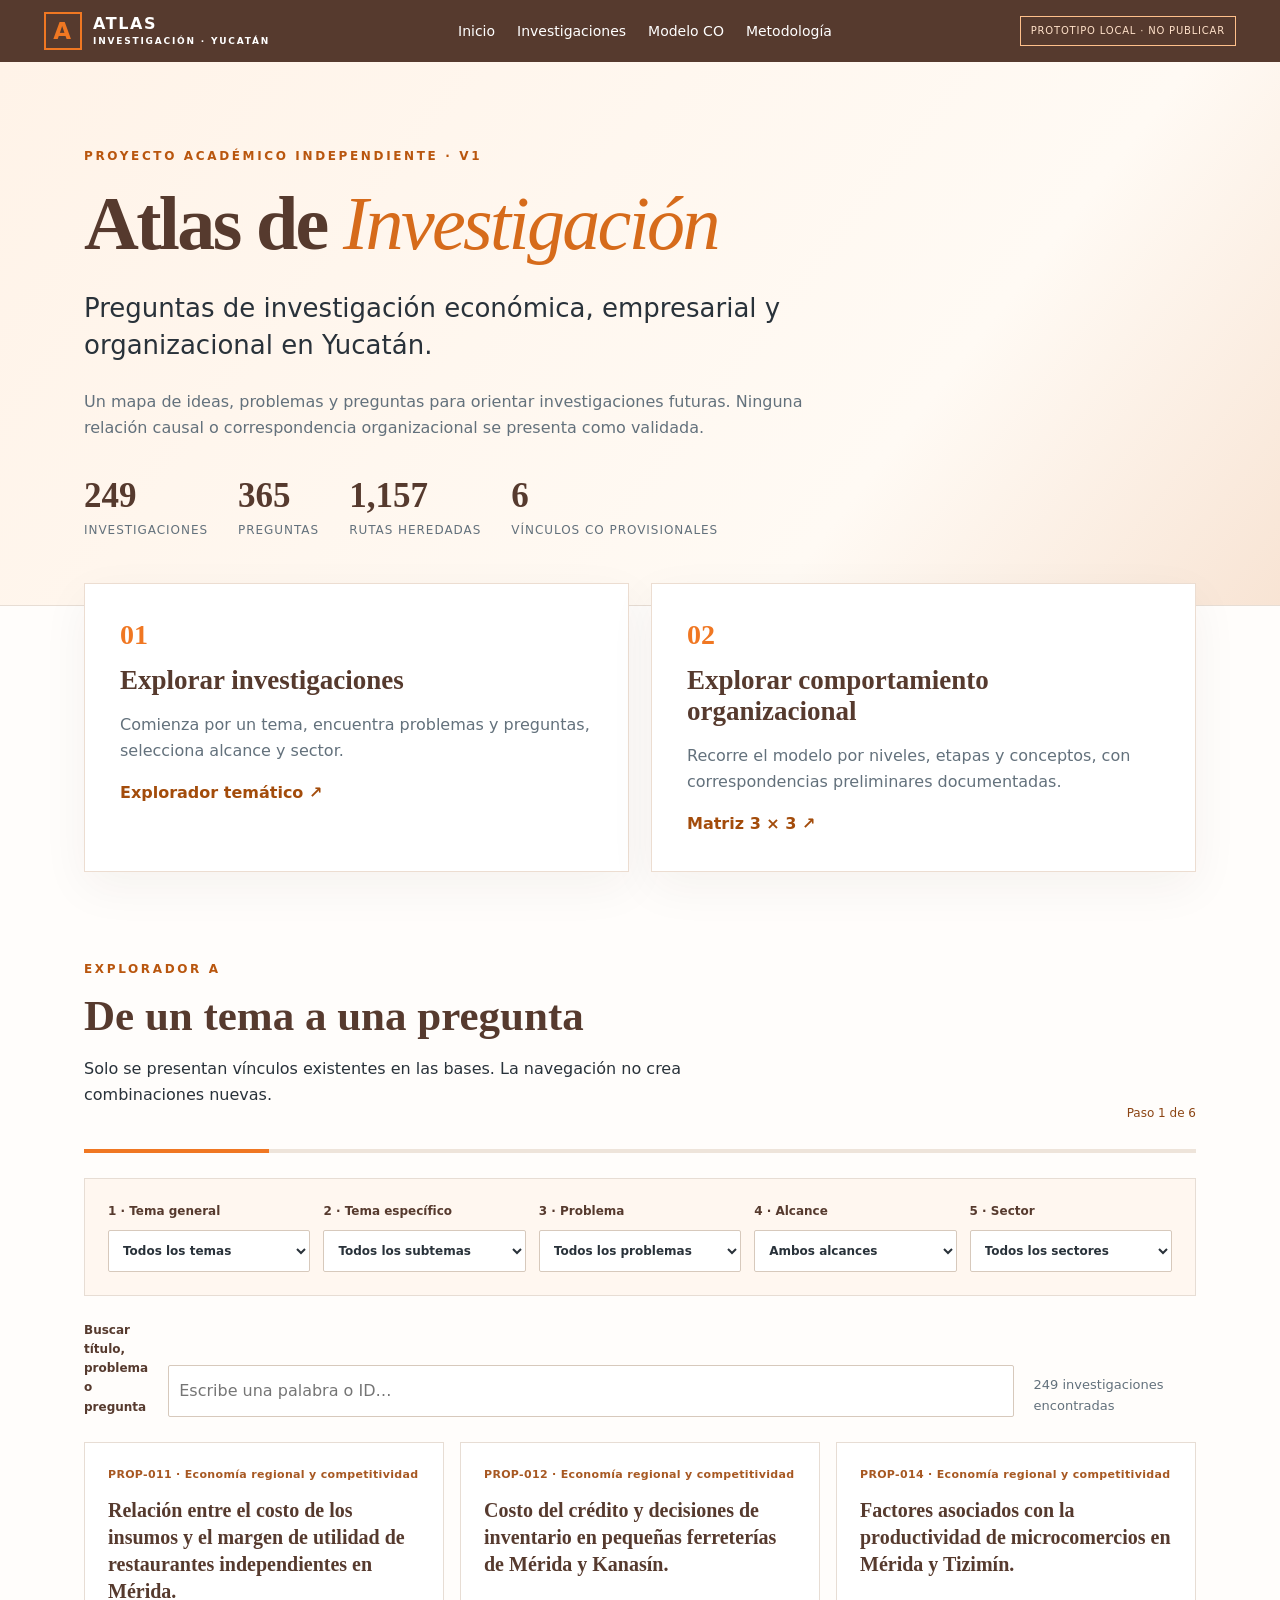
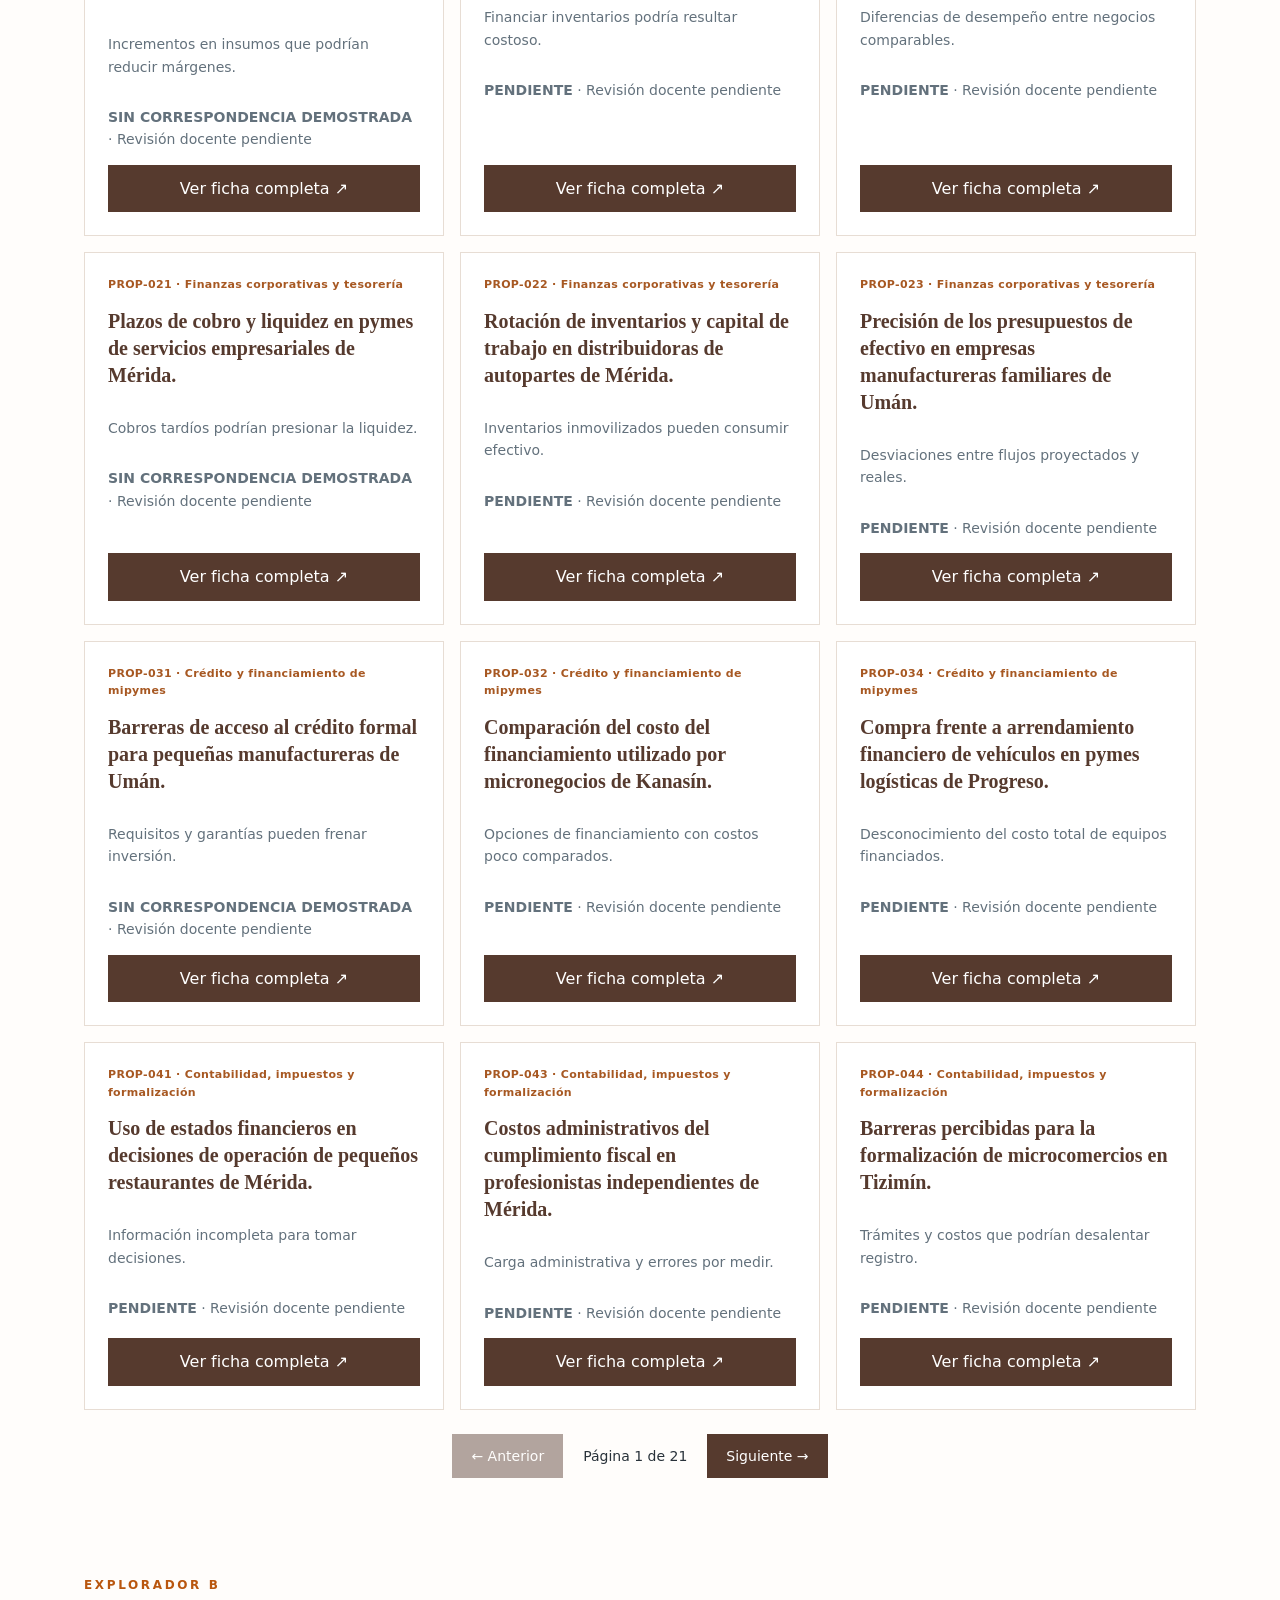
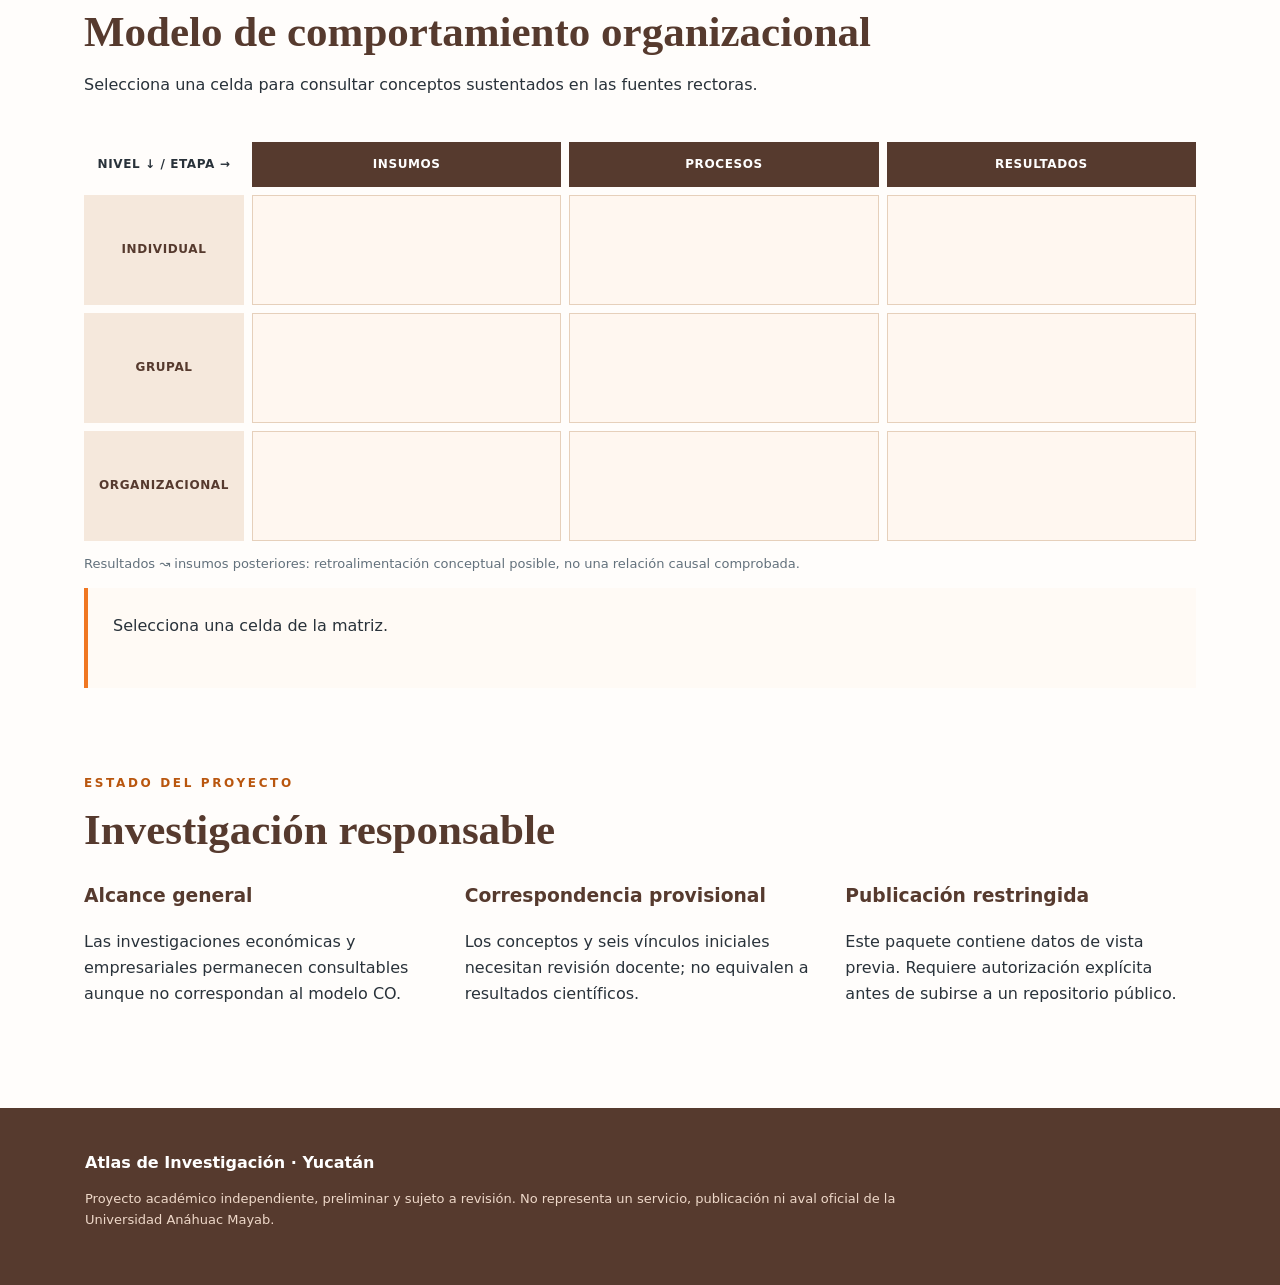
==== index.html @ 572a22f7 "V1" ====
<!doctype html><html lang="es"><head><meta charset="utf-8"><meta name="viewport" content="width=device-width,initial-scale=1"><meta name="theme-color" content="#563A2E"><meta name="description" content="Prototipo local de atlas académico preliminar de preguntas empresariales en Yucatán"><title>Atlas de Investigación | Yucatán</title><link rel="stylesheet" href="style.css"></head><body><a class="skip" href="#main">Saltar al contenido</a><header class="top"><div class="topinner"><a class="brand" href="#inicio"><span class="mark" aria-hidden="true">A</span><span>ATLAS <small>INVESTIGACIÓN · YUCATÁN</small></span></a><nav aria-label="Secciones"><a href="#inicio">Inicio</a><a href="#investigaciones">Investigaciones</a><a href="#modelo">Modelo CO</a><a href="metodologia.html">Metodología</a></nav><span class="tag">PROTOTIPO LOCAL · NO PUBLICAR</span></div></header><main id="main"><section id="inicio" class="hero"><div class="heroinner"><p class="eyebrow">PROYECTO ACADÉMICO INDEPENDIENTE · V1</p><h1>Atlas de <em>Investigación</em></h1><p class="sub">Preguntas de investigación económica, empresarial y organizacional en Yucatán.</p><p class="muted">Un mapa de ideas, problemas y preguntas para orientar investigaciones futuras. Ninguna relación causal o correspondencia organizacional se presenta como validada.</p><div class="numbers" id="metrics" aria-live="polite"></div></div></section><div class="container"><section class="chooser" aria-label="Dos formas de explorar"><a class="bigcard" href="#investigaciones"><span class="cardicon">01</span><h2>Explorar investigaciones</h2><p>Comienza por un tema, encuentra problemas y preguntas, selecciona alcance y sector.</p><span class="arrow">Explorador temático ↗</span></a><a class="bigcard" href="#modelo"><span class="cardicon">02</span><h2>Explorar comportamiento organizacional</h2><p>Recorre el modelo por niveles, etapas y conceptos, con correspondencias preliminares documentadas.</p><span class="arrow">Matriz 3 × 3 ↗</span></a></section><section id="investigaciones" class="section"><div class="sectionhead"><div><p class="eyebrow">EXPLORADOR A</p><h2>De un tema a una pregunta</h2><p>Solo se presentan vínculos existentes en las bases. La navegación no crea combinaciones nuevas.</p></div><span class="stepbadge" id="stepindicator">Paso 1 de 6</span></div><div class="progress" aria-hidden="true"><span id="progressfill"></span></div><div class="filters"><label>1 · Tema general<select id="linea"><option value="">Todos los temas</option></select></label><label>2 · Tema específico<select id="tema"><option value="">Todos los subtemas</option></select></label><label>3 · Problema<select id="problema"><option value="">Todos los problemas</option></select></label><label>4 · Alcance<select id="alcance"><option value="">Ambos alcances</option><option value="DES">Descriptivo</option><option value="CAU">Causal candidato</option></select></label><label>5 · Sector<select id="sector"><option value="">Todos los sectores</option></select></label></div><div class="resultsbar"><label class="searchlabel" for="buscar">Buscar título, problema o pregunta</label><input id="buscar" type="search" placeholder="Escribe una palabra o ID…"><span id="resultcount" aria-live="polite"></span></div><div id="results" class="cards" aria-live="polite"></div><div class="pager"><button id="prev" type="button">← Anterior</button><span id="pageinfo"></span><button id="next" type="button">Siguiente →</button></div></section><section id="modelo" class="section"><div class="sectionhead"><div><p class="eyebrow">EXPLORADOR B</p><h2>Modelo de comportamiento organizacional</h2><p>Selecciona una celda para consultar conceptos sustentados en las fuentes rectoras.</p></div></div><div class="matrix" role="group" aria-label="Matriz de tres niveles y tres etapas"><div class="corner">NIVEL ↓ / ETAPA →</div><div class="mhead">INSUMOS</div><div class="mhead">PROCESOS</div><div class="mhead">RESULTADOS</div><div class="mrow">INDIVIDUAL</div><button data-n="IND" data-e="INS"></button><button data-n="IND" data-e="PRO"></button><button data-n="IND" data-e="RES"></button><div class="mrow">GRUPAL</div><button data-n="GRU" data-e="INS"></button><button data-n="GRU" data-e="PRO"></button><button data-n="GRU" data-e="RES"></button><div class="mrow">ORGANIZACIONAL</div><button data-n="ORG" data-e="INS"></button><button data-n="ORG" data-e="PRO"></button><button data-n="ORG" data-e="RES"></button></div><p class="caption">Resultados ↝ insumos posteriores: retroalimentación conceptual posible, no una relación causal comprobada.</p><div id="codetail" class="codetail" aria-live="polite">Selecciona una celda de la matriz.</div></section><section class="section"><p class="eyebrow">ESTADO DEL PROYECTO</p><h2>Investigación responsable</h2><div class="cols"><article><h3>Alcance general</h3><p>Las investigaciones económicas y empresariales permanecen consultables aunque no correspondan al modelo CO.</p></article><article><h3>Correspondencia provisional</h3><p>Los conceptos y seis vínculos iniciales necesitan revisión docente; no equivalen a resultados científicos.</p></article><article><h3>Publicación restringida</h3><p>Este paquete contiene datos de vista previa. Requiere autorización explícita antes de subirse a un repositorio público.</p></article></div></section></div><dialog id="ficha"><div class="dialoghead"><h2 id="fichatitle">Ficha</h2><button id="close" type="button" aria-label="Cerrar ficha">✕</button></div><div id="fichacontent"></div><div class="dialogfoot"><button type="button" id="copyurl">Copiar enlace directo</button><span class="muted">PDF no disponible: sin autorización de difusión.</span></div></dialog></main><footer><strong>Atlas de Investigación · Yucatán</strong><p>Proyecto académico independiente, preliminar y sujeto a revisión. No representa un servicio, publicación ni aval oficial de la Universidad Anáhuac Mayab.</p></footer><script src="app.js" defer></script></body></html>
---- style.css ----
:root{--orange:#F07722;--brown:#563A2E;--ink:#29323A;--cream:#FFF4EC;--muted:#63717C;--line:#e7ddd4}*{box-sizing:border-box}html{scroll-behavior:smooth}body{margin:0;color:var(--ink);background:#fffdfb;font:16px/1.6 system-ui,-apple-system,'Segoe UI',sans-serif}a{color:inherit}button,input,select{font:inherit}button:focus-visible,a:focus-visible,input:focus-visible,select:focus-visible{outline:3px solid var(--orange);outline-offset:3px}.skip{position:absolute;left:-999px}.skip:focus{left:12px;top:12px;z-index:40;background:white;padding:10px}.top{background:var(--brown);color:white;position:sticky;top:0;z-index:10}.topinner{max-width:1240px;margin:auto;padding:12px 24px;display:flex;align-items:center;justify-content:space-between;gap:20px}.brand{display:flex;align-items:center;gap:11px;font-weight:850;letter-spacing:.1em;text-decoration:none;line-height:1}.brand small{display:block;font-size:9px;letter-spacing:.2em;margin-top:5px}.mark{border:2px solid var(--orange);width:38px;height:38px;display:grid;place-items:center;color:var(--orange);font-size:23px}.top nav{display:flex;gap:22px;font-size:14px}.top nav a{text-decoration:none}.top nav a:hover{text-decoration:underline}.tag{border:1px solid #ffc08b;color:#ffe1c9;font-size:10px;padding:6px 10px;letter-spacing:.08em}.hero{background:linear-gradient(128deg,#fff3e8 0%,#fffaf4 70%,#f8e4d4 100%);border-bottom:1px solid var(--line)}.heroinner,.container{max-width:1160px;margin:auto;padding:0 24px}.heroinner{padding-top:73px;padding-bottom:63px}.eyebrow{color:#b9560e;font-size:12px;letter-spacing:.22em;font-weight:800;text-transform:uppercase}.hero h1{font:700 clamp(42px,6vw,76px)/1.08 Georgia,serif;color:var(--brown);letter-spacing:-.035em;margin:16px 0}.hero h1 em{color:#d66b1b;font-weight:400}.sub{font-size:clamp(19px,2.3vw,26px);max-width:790px;line-height:1.4}.muted{color:var(--muted)}.hero .muted{max-width:760px}.numbers{display:flex;flex-wrap:wrap;gap:30px;margin-top:36px}.num strong{font:700 35px Georgia,serif;color:var(--brown);display:block}.num span{font-size:12px;color:var(--muted);text-transform:uppercase;letter-spacing:.08em}.chooser{display:grid;grid-template-columns:1fr 1fr;gap:22px;margin:-23px 0 76px;position:relative}.bigcard{display:block;background:#fff;border:1px solid #ecddd1;padding:35px;text-decoration:none;box-shadow:0 15px 45px #4228100d;transition:transform .2s,border-color .2s}.bigcard:hover{transform:translateY(-4px);border-color:var(--orange)}.cardicon{color:var(--orange);font:700 28px Georgia,serif}.bigcard h2{color:var(--brown);font:700 27px Georgia,serif;margin:14px 0 6px}.bigcard p{color:var(--muted)}.arrow{color:#a34c0b;font-weight:750}.section{scroll-margin-top:80px;margin:64px 0 86px}.sectionhead{display:flex;justify-content:space-between;align-items:end;gap:25px}.section h2{font:700 clamp(28px,3.7vw,43px) Georgia,serif;color:var(--brown);margin:8px 0}.sectionhead p{max-width:720px}.stepbadge{white-space:nowrap;font-size:12px;color:#8c4514}.progress{height:4px;background:#eee4da;margin:25px 0}.progress span{display:block;width:16.66%;height:100%;background:var(--orange);transition:width .2s}.filters{display:grid;grid-template-columns:repeat(5,minmax(0,1fr));gap:13px;background:#fff7f0;padding:23px;border:1px solid var(--line)}label{display:block;font-size:12px;font-weight:760;color:var(--brown)}select,input{width:100%;border:1px solid #d7c9bc;background:#fff;color:var(--ink);padding:12px 10px;margin-top:9px;border-radius:2px;min-width:0}select{cursor:pointer}.resultsbar{display:flex;align-items:end;gap:20px;justify-content:space-between;margin:25px 0}.searchlabel{flex:1;max-width:550px}.resultsbar>span{font-size:13px;color:var(--muted)}.cards{display:grid;grid-template-columns:repeat(3,minmax(0,1fr));gap:16px}.record{border:1px solid var(--line);background:#fff;padding:23px;display:flex;flex-direction:column}.record h3{font:700 20px/1.35 Georgia,serif;color:var(--brown);margin:14px 0}.record p{font-size:14px;color:var(--muted)}.record .meta{font-size:11px;letter-spacing:.03em;color:#a75822;font-weight:800}.record button,.pager button,.dialogfoot button{border:1px solid var(--brown);background:var(--brown);color:#fff;padding:10px 18px;cursor:pointer;margin-top:auto}.record button:hover,.pager button:hover,.dialogfoot button:hover{background:#794f3d}.pager{display:flex;justify-content:center;gap:20px;align-items:center;margin-top:24px;font-size:14px}.pager button:disabled{opacity:.45;cursor:not-allowed}.matrix{display:grid;grid-template-columns:160px repeat(3,1fr);gap:8px;margin-top:28px}.corner,.mhead,.mrow{display:flex;align-items:center;justify-content:center;text-align:center;font-size:12px;font-weight:800;letter-spacing:.05em}.mhead{background:var(--brown);color:white;padding:13px}.mrow{background:#f5e8dc;color:var(--brown);padding:8px}.matrix button{min-height:110px;background:#fff7f0;border:1px solid #e6d0bb;color:var(--brown);padding:15px;cursor:pointer;text-align:left;font-size:14px}.matrix button:hover,.matrix button.active{background:#ffe6cf;border:2px solid #d46916}.matrix button strong{display:block;font:700 25px Georgia,serif;color:#a65316}.caption{font-size:13px;color:var(--muted)}.codetail{padding:25px;background:#fffaf5;border-left:4px solid var(--orange);min-height:100px}.concept{padding:16px;border-bottom:1px solid var(--line)}.concept h3{margin:0;color:var(--brown)}.concept p{margin:4px 0}.concept small{color:var(--muted)}.cols{display:grid;grid-template-columns:repeat(3,1fr);gap:30px}.cols h3{color:var(--brown)}footer{padding:42px max(24px,calc((100vw - 1110px)/2));background:var(--brown);color:white}footer p{max-width:820px;color:#eed8c9;font-size:13px}dialog{border:1px solid #d5b99e;max-width:740px;width:calc(100% - 28px);max-height:85vh;overflow:auto;padding:28px;color:var(--ink)}dialog::backdrop{background:#1d1713ad}.dialoghead,.dialogfoot{display:flex;justify-content:space-between;align-items:center;gap:20px}.dialoghead h2{font:700 26px Georgia,serif;color:var(--brown)}.dialoghead button{border:0;background:transparent;cursor:pointer;font-size:23px}.dialogfoot{border-top:1px solid var(--line);padding-top:18px;margin-top:20px;flex-wrap:wrap}.kv{border-bottom:1px solid var(--line);padding:10px 0}.kv b{display:block;color:var(--brown);font-size:12px;letter-spacing:.04em;text-transform:uppercase}.kv p{margin:4px 0;overflow-wrap:anywhere}.empty{grid-column:1/-1;padding:34px;border:1px dashed #bfae9b;color:var(--muted)}@media(max-width:950px){.top nav{display:none}.filters{grid-template-columns:repeat(2,1fr)}.cards{grid-template-columns:repeat(2,1fr)}.tag{font-size:9px}}@media(max-width:600px){.heroinner{padding-top:42px}.chooser,.cards,.cols{grid-template-columns:1fr}.chooser{margin-top:20px}.filters{grid-template-columns:1fr}.resultsbar{display:block}.matrix{grid-template-columns:80px repeat(3,minmax(0,1fr));gap:4px}.matrix button{font-size:10px;min-height:95px;padding:7px}.matrix button strong{font-size:18px}.mrow,.mhead,.corner{font-size:9px;overflow-wrap:anywhere}.sectionhead{display:block}.topinner{padding:12px}.brand{font-size:13px}.tag{max-width:125px;text-align:center}.bigcard{padding:25px}}@media(prefers-reduced-motion:reduce){html{scroll-behavior:auto}*,*:before,*:after{transition:none!important}}
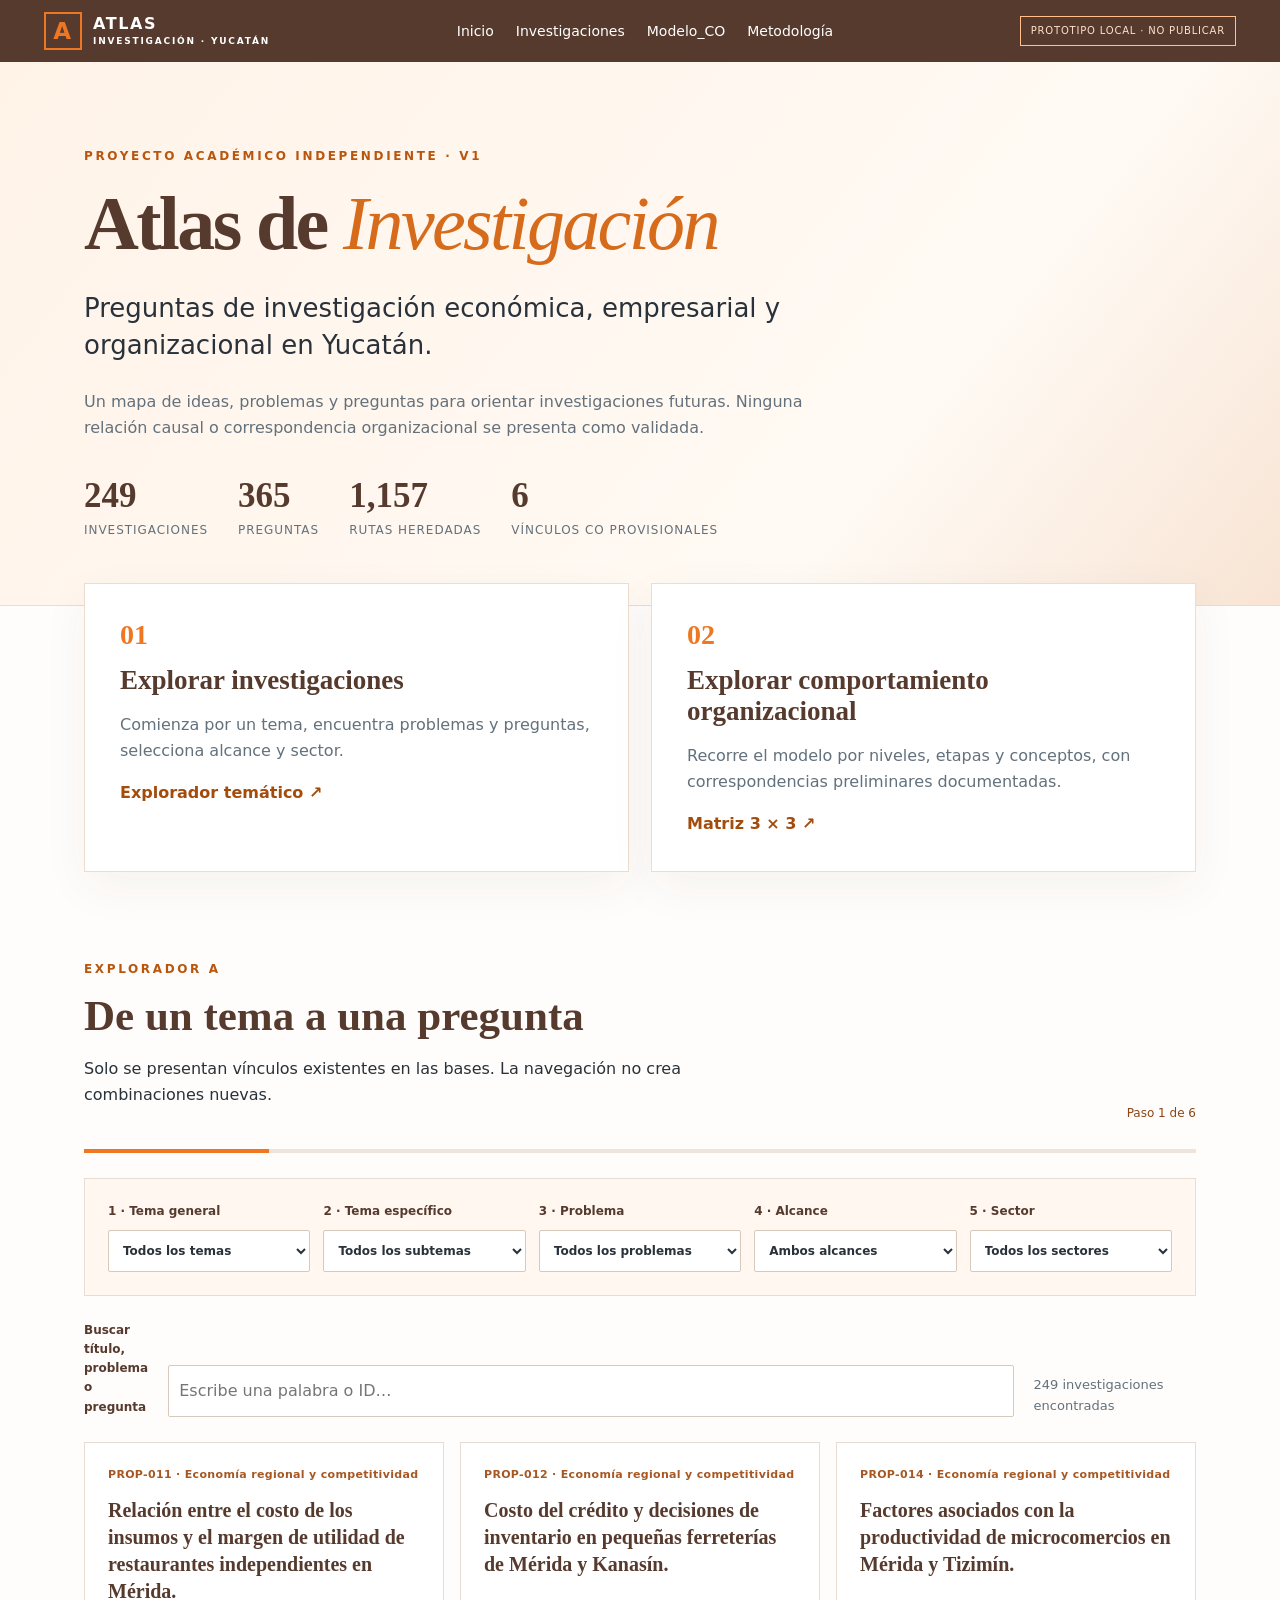
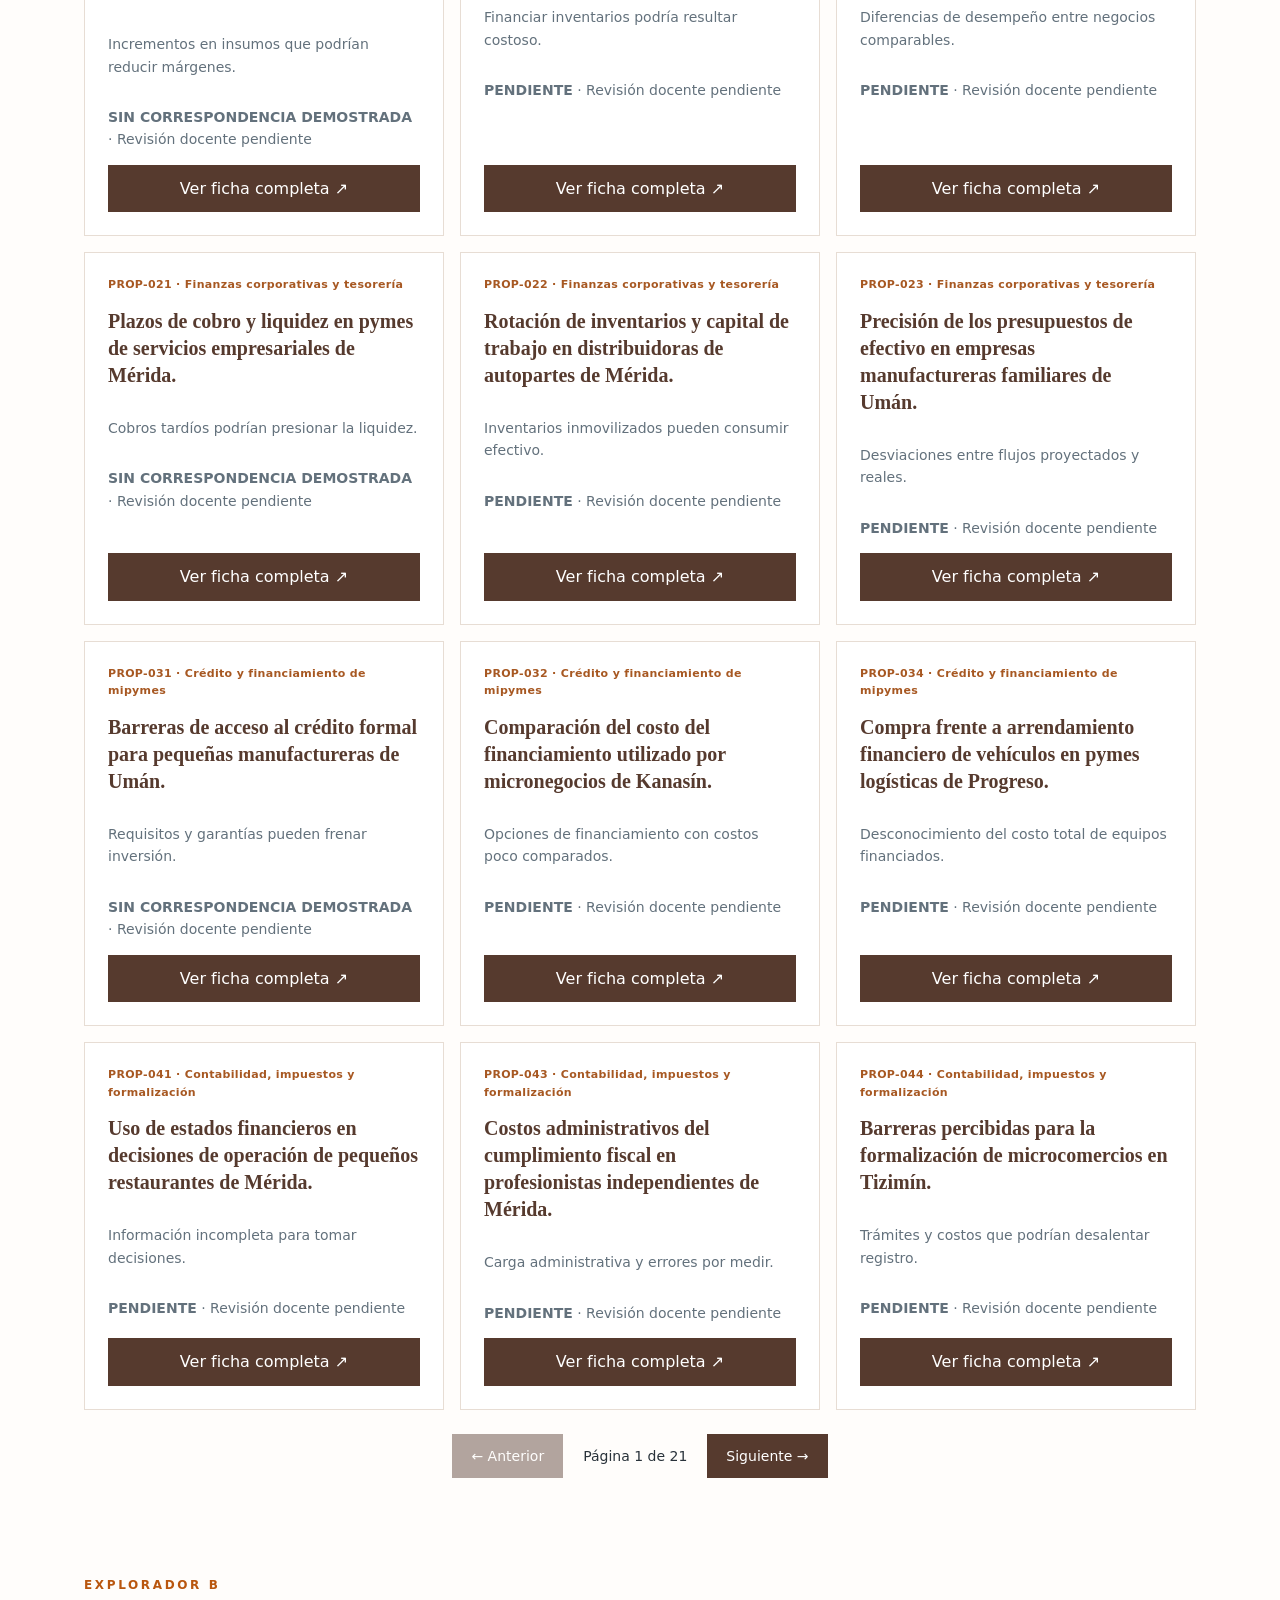
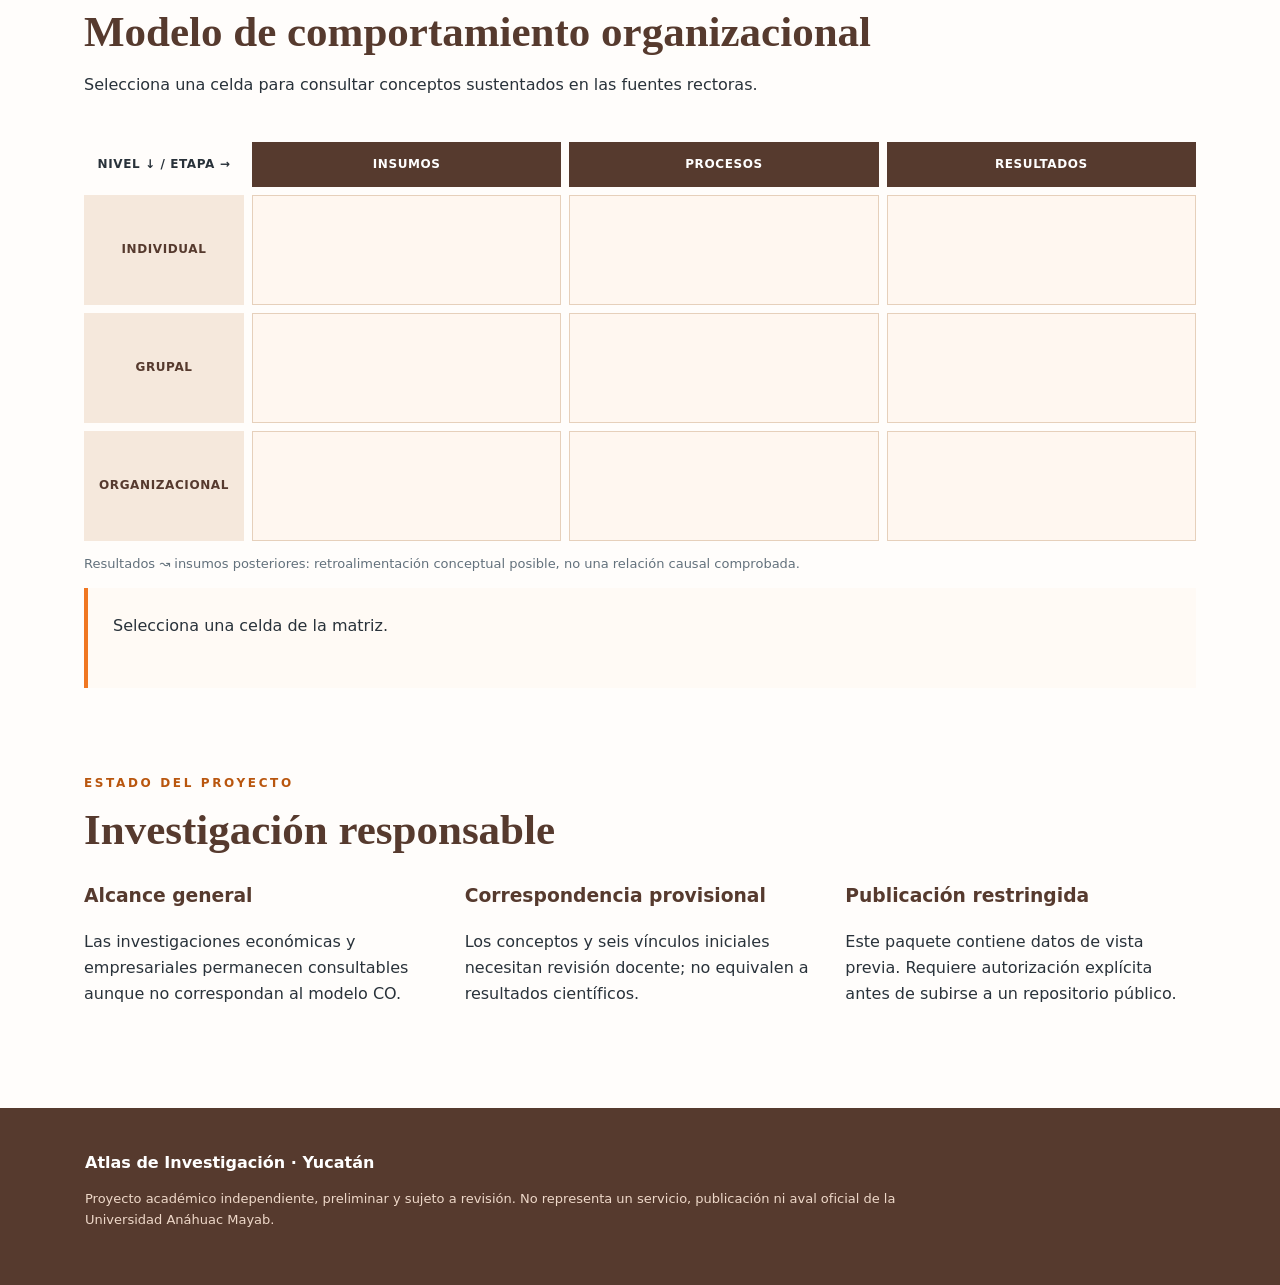
==== commit 531540f7: "Fix HTML encoding issues in index.html" ====
--- a/index.html
+++ b/index.html
@@ -1 +1 @@
-<!doctype html><html lang="es"><head><meta charset="utf-8"><meta name="viewport" content="width=device-width,initial-scale=1"><meta name="theme-color" content="#563A2E"><meta name="description" content="Prototipo local de atlas académico preliminar de preguntas empresariales en Yucatán"><title>Atlas de Investigación | Yucatán</title><link rel="stylesheet" href="style.css"></head><body><a class="skip" href="#main">Saltar al contenido</a><header class="top"><div class="topinner"><a class="brand" href="#inicio"><span class="mark" aria-hidden="true">A</span><span>ATLAS <small>INVESTIGACIÓN · YUCATÁN</small></span></a><nav aria-label="Secciones"><a href="#inicio">Inicio</a><a href="#investigaciones">Investigaciones</a><a href="#modelo">Modelo CO</a><a href="metodologia.html">Metodología</a></nav><span class="tag">PROTOTIPO LOCAL · NO PUBLICAR</span></div></header><main id="main"><section id="inicio" class="hero"><div class="heroinner"><p class="eyebrow">PROYECTO ACADÉMICO INDEPENDIENTE · V1</p><h1>Atlas de <em>Investigación</em></h1><p class="sub">Preguntas de investigación económica, empresarial y organizacional en Yucatán.</p><p class="muted">Un mapa de ideas, problemas y preguntas para orientar investigaciones futuras. Ninguna relación causal o correspondencia organizacional se presenta como validada.</p><div class="numbers" id="metrics" aria-live="polite"></div></div></section><div class="container"><section class="chooser" aria-label="Dos formas de explorar"><a class="bigcard" href="#investigaciones"><span class="cardicon">01</span><h2>Explorar investigaciones</h2><p>Comienza por un tema, encuentra problemas y preguntas, selecciona alcance y sector.</p><span class="arrow">Explorador temático ↗</span></a><a class="bigcard" href="#modelo"><span class="cardicon">02</span><h2>Explorar comportamiento organizacional</h2><p>Recorre el modelo por niveles, etapas y conceptos, con correspondencias preliminares documentadas.</p><span class="arrow">Matriz 3 × 3 ↗</span></a></section><section id="investigaciones" class="section"><div class="sectionhead"><div><p class="eyebrow">EXPLORADOR A</p><h2>De un tema a una pregunta</h2><p>Solo se presentan vínculos existentes en las bases. La navegación no crea combinaciones nuevas.</p></div><span class="stepbadge" id="stepindicator">Paso 1 de 6</span></div><div class="progress" aria-hidden="true"><span id="progressfill"></span></div><div class="filters"><label>1 · Tema general<select id="linea"><option value="">Todos los temas</option></select></label><label>2 · Tema específico<select id="tema"><option value="">Todos los subtemas</option></select></label><label>3 · Problema<select id="problema"><option value="">Todos los problemas</option></select></label><label>4 · Alcance<select id="alcance"><option value="">Ambos alcances</option><option value="DES">Descriptivo</option><option value="CAU">Causal candidato</option></select></label><label>5 · Sector<select id="sector"><option value="">Todos los sectores</option></select></label></div><div class="resultsbar"><label class="searchlabel" for="buscar">Buscar título, problema o pregunta</label><input id="buscar" type="search" placeholder="Escribe una palabra o ID…"><span id="resultcount" aria-live="polite"></span></div><div id="results" class="cards" aria-live="polite"></div><div class="pager"><button id="prev" type="button">← Anterior</button><span id="pageinfo"></span><button id="next" type="button">Siguiente →</button></div></section><section id="modelo" class="section"><div class="sectionhead"><div><p class="eyebrow">EXPLORADOR B</p><h2>Modelo de comportamiento organizacional</h2><p>Selecciona una celda para consultar conceptos sustentados en las fuentes rectoras.</p></div></div><div class="matrix" role="group" aria-label="Matriz de tres niveles y tres etapas"><div class="corner">NIVEL ↓ / ETAPA →</div><div class="mhead">INSUMOS</div><div class="mhead">PROCESOS</div><div class="mhead">RESULTADOS</div><div class="mrow">INDIVIDUAL</div><button data-n="IND" data-e="INS"></button><button data-n="IND" data-e="PRO"></button><button data-n="IND" data-e="RES"></button><div class="mrow">GRUPAL</div><button data-n="GRU" data-e="INS"></button><button data-n="GRU" data-e="PRO"></button><button data-n="GRU" data-e="RES"></button><div class="mrow">ORGANIZACIONAL</div><button data-n="ORG" data-e="INS"></button><button data-n="ORG" data-e="PRO"></button><button data-n="ORG" data-e="RES"></button></div><p class="caption">Resultados ↝ insumos posteriores: retroalimentación conceptual posible, no una relación causal comprobada.</p><div id="codetail" class="codetail" aria-live="polite">Selecciona una celda de la matriz.</div></section><section class="section"><p class="eyebrow">ESTADO DEL PROYECTO</p><h2>Investigación responsable</h2><div class="cols"><article><h3>Alcance general</h3><p>Las investigaciones económicas y empresariales permanecen consultables aunque no correspondan al modelo CO.</p></article><article><h3>Correspondencia provisional</h3><p>Los conceptos y seis vínculos iniciales necesitan revisión docente; no equivalen a resultados científicos.</p></article><article><h3>Publicación restringida</h3><p>Este paquete contiene datos de vista previa. Requiere autorización explícita antes de subirse a un repositorio público.</p></article></div></section></div><dialog id="ficha"><div class="dialoghead"><h2 id="fichatitle">Ficha</h2><button id="close" type="button" aria-label="Cerrar ficha">✕</button></div><div id="fichacontent"></div><div class="dialogfoot"><button type="button" id="copyurl">Copiar enlace directo</button><span class="muted">PDF no disponible: sin autorización de difusión.</span></div></dialog></main><footer><strong>Atlas de Investigación · Yucatán</strong><p>Proyecto académico independiente, preliminar y sujeto a revisión. No representa un servicio, publicación ni aval oficial de la Universidad Anáhuac Mayab.</p></footer><script src="app.js" defer></script></body></html>
+<!doctype html><html lang="es"><head><meta charset="utf-8"><meta name="viewport" content="width=device-width,initial-scale=1"><meta name="theme-color" content="#563A2E"><meta name="description" content="Prototipo local de atlas académico preliminar de preguntas empresariales en Yucatán"><title>Atlas de Investigación | Yucatán</title><link rel="stylesheet" href="style.css"></head><body><a class="skip" href="#main">Saltar al contenido</a><header class="top"><div class="topinner"><a class="brand" href="#inicio"><span class="mark" aria-hidden="true">A</span><span>ATLAS <small>INVESTIGACIÓN · YUCATÁN</small></span></a><nav aria-label="Secciones"><a href="#inicio">Inicio</a><a href="#investigaciones">Investigaciones</a><a href="#modelo">Modelo_CO</a><a href="metodologia.html">Metodología</a></nav><span class="tag">PROTOTIPO LOCAL · NO PUBLICAR</span></div></header><main id="main"><section id="inicio" class="hero"><div class="heroinner"><p class="eyebrow">PROYECTO ACADÉMICO INDEPENDIENTE · V1</p><h1>Atlas de <em>Investigación</em></h1><p class="sub">Preguntas de investigación económica, empresarial y organizacional en Yucatán.</p><p class="muted">Un mapa de ideas, problemas y preguntas para orientar investigaciones futuras. Ninguna relación causal o correspondencia organizacional se presenta como validada.</p><div class="numbers" id="metrics" aria-live="polite"></div></div></section><div class="container"><section class="chooser" aria-label="Dos formas de explorar"><a class="bigcard" href="#investigaciones"><span class="cardicon">01</span><h2>Explorar investigaciones</h2><p>Comienza por un tema, encuentra problemas y preguntas, selecciona alcance y sector.</p><span class="arrow">Explorador temático ↗</span></a><a class="bigcard" href="#modelo"><span class="cardicon">02</span><h2>Explorar comportamiento organizacional</h2><p>Recorre el modelo por niveles, etapas y conceptos, con correspondencias preliminares documentadas.</p><span class="arrow">Matriz 3 × 3 ↗</span></a></section><section id="investigaciones" class="section"><div class="sectionhead"><div><p class="eyebrow">EXPLORADOR A</p><h2>De un tema a una pregunta</h2><p>Solo se presentan vínculos existentes en las bases. La navegación no crea combinaciones nuevas.</p></div><span class="stepbadge" id="stepindicator">Paso 1 de 6</span></div><div class="progress" aria-hidden="true"><span id="progressfill"></span></div><div class="filters"><label>1 · Tema general<select id="linea"><option value="">Todos los temas</option></select></label><label>2 · Tema específico<select id="tema"><option value="">Todos los subtemas</option></select></label><label>3 · Problema<select id="problema"><option value="">Todos los problemas</option></select></label><label>4 · Alcance<select id="alcance"><option value="">Ambos alcances</option><option value="DES">Descriptivo</option><option value="CAU">Causal candidato</option></select></label><label>5 · Sector<select id="sector"><option value="">Todos los sectores</option></select></label></div><div class="resultsbar"><label class="searchlabel" for="buscar">Buscar título, problema o pregunta</label><input id="buscar" type="search" placeholder="Escribe una palabra o ID…"><span id="resultcount" aria-live="polite"></span></div><div id="results" class="cards" aria-live="polite"></div><div class="pager"><button id="prev" type="button">← Anterior</button><span id="pageinfo"></span><button id="next" type="button">Siguiente →</button></div></section><section id="modelo" class="section"><div class="sectionhead"><div><p class="eyebrow">EXPLORADOR B</p><h2>Modelo de comportamiento organizacional</h2><p>Selecciona una celda para consultar conceptos sustentados en las fuentes rectoras.</p></div></div><div class="matrix" role="group" aria-label="Matriz de tres niveles y tres etapas"><div class="corner">NIVEL ↓ / ETAPA →</div><div class="mhead">INSUMOS</div><div class="mhead">PROCESOS</div><div class="mhead">RESULTADOS</div><div class="mrow">INDIVIDUAL</div><button data-n="IND" data-e="INS"></button><button data-n="IND" data-e="PRO"></button><button data-n="IND" data-e="RES"></button><div class="mrow">GRUPAL</div><button data-n="GRU" data-e="INS"></button><button data-n="GRU" data-e="PRO"></button><button data-n="GRU" data-e="RES"></button><div class="mrow">ORGANIZACIONAL</div><button data-n="ORG" data-e="INS"></button><button data-n="ORG" data-e="PRO"></button><button data-n="ORG" data-e="RES"></button></div><p class="caption">Resultados ↝ insumos posteriores: retroalimentación conceptual posible, no una relación causal comprobada.</p><div id="codetail" class="codetail" aria-live="polite">Selecciona una celda de la matriz.</div></section><section class="section"><p class="eyebrow">ESTADO DEL PROYECTO</p><h2>Investigación responsable</h2><div class="cols"><article><h3>Alcance general</h3><p>Las investigaciones económicas y empresariales permanecen consultables aunque no correspondan al modelo CO.</p></article><article><h3>Correspondencia provisional</h3><p>Los conceptos y seis vínculos iniciales necesitan revisión docente; no equivalen a resultados científicos.</p></article><article><h3>Publicación restringida</h3><p>Este paquete contiene datos de vista previa. Requiere autorización explícita antes de subirse a un repositorio público.</p></article></div></section></div><dialog id="ficha"><div class="dialoghead"><h2 id="fichatitle">Ficha</h2><button id="close" type="button" aria-label="Cerrar ficha">✕</button></div><div id="fichacontent"></div><div class="dialogfoot"><button type="button" id="copyurl">Copiar enlace directo</button><span class="muted">PDF no disponible: sin autorización de difusión.</span></div></dialog></main><footer><strong>Atlas de Investigación · Yucatán</strong><p>Proyecto académico independiente, preliminar y sujeto a revisión. No representa un servicio, publicación ni aval oficial de la Universidad Anáhuac Mayab.</p></footer><script src="app.js" defer></script></body></html>
